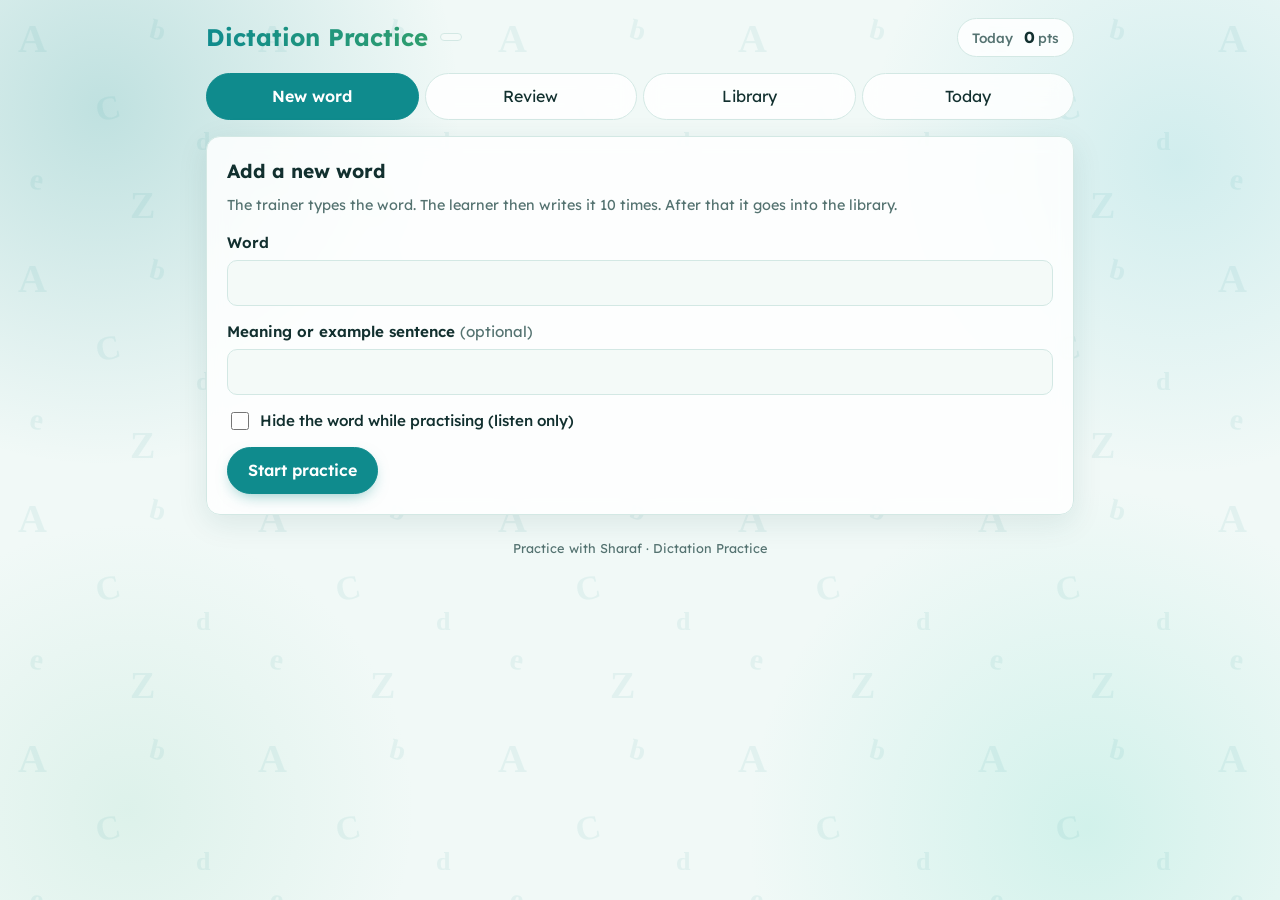
==== dictation/index.html @ b1c5db4c "Vocabulary: Sentences tab for favorite sentences Add sentences by pasting, typing or saying them (sp" ====
<!doctype html>
<html lang="en">
<head>
  <meta charset="utf-8">
  <meta name="viewport" content="width=device-width, initial-scale=1">
  <title>Dictation Practice</title>
  <meta name="description" content="Spelling and dictation practice in English or Spanish — Practice with Sharaf">
  <link rel="icon" href="../favicon.svg" type="image/svg+xml">
  <link rel="preconnect" href="https://fonts.googleapis.com">
  <link rel="preconnect" href="https://fonts.gstatic.com" crossorigin>
  <link rel="stylesheet" href="https://fonts.googleapis.com/css2?family=Lexend:wght@400;500;600;700;800&display=swap">
  <link rel="stylesheet" href="../style.css?v=20261121a">
  <script src="../site.js?v=20261121a"></script>
</head>
<body>
  <header class="top">
    <div class="brand">
      <h1>Dictation Practice</h1><span class="lang-badge L-badge"></span>
    </div>
    <div class="today-chip" title="Today's score">
      <span class="chip-label">Today</span>
      <span id="chipScore">0</span><span class="chip-unit">pts</span>
    </div>
  </header>

  <nav class="tabs" role="tablist">
    <button class="tab active" data-tab="learn" role="tab">New word</button>
    <button class="tab" data-tab="review" role="tab">Review</button>
    <button class="tab" data-tab="library" role="tab">Library</button>
    <button class="tab" data-tab="today" role="tab">Today</button>
  </nav>

  <main>
    <!-- ============ NEW WORD ============ -->
    <section id="tab-learn" class="panel active">
      <div id="learnSetup" class="card">
        <h2>Add a new word</h2>
        <p class="hint">The trainer types the word. The learner then writes it 10 times. After that it goes into the library.</p>
        <form id="learnForm" autocomplete="off">
          <label>Word
            <input id="newWord" type="text" required maxlength="60"
                   autocapitalize="off" autocorrect="off" spellcheck="false">
          </label>
          <label>Meaning or example sentence <span class="opt">(optional)</span>
            <input id="newNote" type="text" maxlength="200">
          </label>
          <label class="check">
            <input id="learnHide" type="checkbox">
            Hide the word while practising (listen only)
          </label>
          <div id="spellBox" class="spell hidden" aria-live="polite"></div>
          <button id="learnStart" class="btn primary" type="submit">Start practice</button>
        </form>
      </div>

      <div id="learnRun" class="card hidden">
        <div class="run-head">
          <span id="learnCounter" class="counter">Try 1 of 10</span>
          <button id="learnSpeak" class="btn ghost" type="button" title="Listen">🔊 Listen</button>
        </div>
        <div id="learnTarget" class="target"></div>
        <div id="learnNote" class="note"></div>
        <input id="learnInput" class="answer" type="text" placeholder="Type the word and press Enter"
               autocomplete="off" autocapitalize="off" autocorrect="off" spellcheck="false">
        <div id="learnFeedback" class="feedback" aria-live="polite"></div>
        <div id="learnDots" class="dots"></div>
        <div class="row">
          <button id="learnCheck" class="btn primary" type="button">Check</button>
          <button id="learnQuit" class="btn ghost" type="button">Cancel</button>
        </div>
      </div>

      <div id="learnDone" class="card hidden">
        <h2>Word added to the library</h2>
        <div id="learnSummary" class="summary"></div>
        <div class="row">
          <button id="learnAgain" class="btn primary" type="button">Add another word</button>
          <button class="btn ghost" type="button" data-goto="review">Go to review</button>
        </div>
      </div>
    </section>

    <!-- ============ REVIEW ============ -->
    <section id="tab-review" class="panel">
      <div id="reviewSetup" class="card">
        <h2>Review previous words</h2>
        <p class="hint">Words are read aloud. Type what you hear. Weaker words come up more often.</p>
        <div id="reviewEmpty" class="empty hidden">The library is empty. Add a word first.</div>
        <form id="reviewForm">
          <label>How many words
            <select id="reviewCount">
              <option value="5">5</option>
              <option value="10" selected>10</option>
              <option value="20">20</option>
              <option value="all">All words</option>
            </select>
          </label>
          <label class="check">
            <input id="reviewShow" type="checkbox">
            Show the word on screen (easier)
          </label>
          <button class="btn primary" type="submit">Start review</button>
        </form>
      </div>

      <div id="reviewRun" class="card hidden">
        <div class="run-head">
          <span id="reviewCounter" class="counter">Word 1 of 10</span>
          <button id="reviewSpeak" class="btn ghost" type="button">🔊 Listen again</button>
        </div>
        <div id="reviewTarget" class="target"></div>
        <div id="reviewNote" class="note"></div>
        <input id="reviewInput" class="answer" type="text" placeholder="Type the word and press Enter"
               autocomplete="off" autocapitalize="off" autocorrect="off" spellcheck="false">
        <div id="reviewFeedback" class="feedback" aria-live="polite"></div>
        <div class="progress"><div id="reviewBar" class="bar"></div></div>
        <div class="row">
          <button id="reviewCheck" class="btn primary" type="button">Check</button>
          <button id="reviewHint" class="btn ghost" type="button">Show hint</button>
          <button id="reviewQuit" class="btn ghost" type="button">Stop</button>
        </div>
      </div>

      <div id="reviewDone" class="card hidden">
        <h2>Review finished</h2>
        <div id="reviewSummary" class="summary"></div>
        <div class="row">
          <button id="reviewAgain" class="btn primary" type="button">Review again</button>
          <button class="btn ghost" type="button" data-goto="today">See today's total</button>
        </div>
      </div>
    </section>

    <!-- ============ LIBRARY ============ -->
    <section id="tab-library" class="panel">
      <div class="card">
        <div class="lib-head">
          <h2>Library <span id="libCount" class="muted"></span></h2>
          <input id="libSearch" type="search" placeholder="Search…">
        </div>
        <div id="libEmpty" class="empty hidden">No words yet.</div>
        <div class="table-wrap">
          <table id="libTable">
            <thead><tr><th>Word</th><th>Accuracy</th><th>Tries</th><th>Added</th><th></th></tr></thead>
            <tbody></tbody>
          </table>
        </div>
        <div class="row">
          <button id="exportBtn" class="btn ghost" type="button">Export (backup file)</button>
          <label class="btn ghost file-btn">Import
            <input id="importFile" type="file" accept="application/json,.json" hidden>
          </label>
        </div>
        <p class="hint">Words are saved in this browser. Use Export / Import to move them to another device.</p>
      </div>
    </section>

    <!-- ============ TODAY ============ -->
    <section id="tab-today" class="panel">
      <div class="card">
        <h2>Today</h2>
        <div class="stats">
          <div class="stat"><div class="stat-val" id="tScore">0</div><div class="stat-lbl">Score</div></div>
          <div class="stat"><div class="stat-val" id="tAcc">–</div><div class="stat-lbl">Accuracy</div></div>
          <div class="stat"><div class="stat-val" id="tTries">0</div><div class="stat-lbl">Tries</div></div>
          <div class="stat"><div class="stat-val" id="tNew">0</div><div class="stat-lbl">New words</div></div>
        </div>
        <p class="hint">Each correct answer = 10 points.</p>
        <div id="acctHint" class="acct-hint hidden">
          <span>You are practising as a guest, so your scores are saved only on this device.</span>
          <button id="acctHintBtn" type="button" class="btn primary small">Sign in to save them</button>
        </div>
      </div>
      <div class="card">
        <h2>Last 7 days</h2>
        <div id="history" class="history"></div>
      </div>
    </section>
  </main>

  <footer class="foot"><a class="home-link" href="../">Practice with Sharaf</a> · Dictation Practice</footer>
  <script src="app.js?v=20261120m"></script>
  <script type="module" src="../account.js?v=20261121a"></script>
</body>
</html>
---- style.css ----
/* Light theme is the default. Dark theme is chosen with the toggle (theme.js). */
:root {
  --bg: #f4faf8;
  --card: rgba(255, 255, 255, 0.85);
  --text: #12302f;
  --muted: #557371;
  --line: #d3e8e4;
  --accent: #0f8b8d;
  --accent-hover: #0c7577;
  --accent2: #2f9e6e;          /* fresh green: title gradient, focus ring */
  --accent-ink: #ffffff;
  --page: #f1f9f7;
  --menu: #ffffff;
  --blob1: rgba(15, 139, 141, 0.22);
  --blob2: rgba(80, 190, 200, 0.20);
  --blob3: rgba(120, 220, 200, 0.26);
  --blob4: rgba(150, 215, 190, 0.22);
  --letters: rgba(15, 139, 141, 0.07);
  --shadow: 0 8px 30px rgba(15, 80, 80, 0.10);
  --btn-shadow: 0 6px 16px -6px rgba(15, 139, 141, 0.55);
  --voice: #2b7bd6;            /* blue: the learner's own voice */
  --nav: #0e86a8;              /* sky: previous / next */
  --fav: #e9f7ef;              /* mint: favorites */
  --fav-ink: #1b7a4b;
  --good: #1f9d55;
  --good-bg: #e6f6ec;
  --bad: #d63939;
  --bad-bg: #fdeaea;
  --warn: #d9a400;
  --warn-bg: #fff8e1;
  --radius: 14px;
}
:root[data-theme="dark"] {
  --bg: rgba(255, 255, 255, 0.05);
  --card: rgba(18, 39, 42, 0.85);
  --text: #e2f1ef;
  --muted: #94b3b0;
  --line: #24403f;
  --accent: #3cc6c4;
  --accent-hover: #5fd4d2;
  --accent2: #6fdca0;
  --accent-ink: #04201f;
  --menu: #12272a;
  --good: #46c97a;
  --good-bg: #16301f;
  --bad: #ff6b6b;
  --bad-bg: #3a1c1c;
  --warn: #e0b84a;
  --warn-bg: #2e2716;
  --page: #0b1a1c;
  --blob1: rgba(60, 198, 196, 0.18);
  --blob2: rgba(50, 150, 170, 0.16);
  --blob3: rgba(40, 170, 150, 0.16);
  --blob4: rgba(60, 160, 130, 0.12);
  --letters: rgba(120, 220, 210, 0.06);
  --shadow: 0 8px 30px rgba(0, 0, 0, 0.35);
  --btn-shadow: 0 6px 16px -6px rgba(60, 198, 196, 0.45);
  --voice: #4f9bf0;
  --nav: #38b6dc;
  --fav: #173a2a;
  --fav-ink: #7fe0aa;
}

* { box-sizing: border-box; }
html, body { margin: 0; }
html { background: var(--page); min-height: 100%; }
body {
  color: var(--text);
  font: 16px/1.55 "Lexend", system-ui, -apple-system, "Segoe UI", Roboto, sans-serif;
  max-width: 900px;
  margin: 0 auto;
  padding: 0 16px 32px;
  position: relative;
}
/* Decorative background: soft colour glows plus faint scattered letters. */
body::before, body::after {
  content: ""; position: fixed; inset: 0; z-index: -1; pointer-events: none;
}
body::before {
  background:
    radial-gradient(40vmax 40vmax at 8% 12%, var(--blob1), transparent 70%),
    radial-gradient(35vmax 35vmax at 92% 18%, var(--blob2), transparent 70%),
    radial-gradient(38vmax 38vmax at 85% 92%, var(--blob3), transparent 70%),
    radial-gradient(32vmax 32vmax at 10% 90%, var(--blob4), transparent 70%),
    var(--page);
  animation: drift 24s ease-in-out infinite alternate;
}
body::after {
  background-color: var(--letters);
  -webkit-mask: url("data:image/svg+xml,%3Csvg xmlns='http://www.w3.org/2000/svg' width='240' height='240'%3E%3Cg font-family='Georgia,serif' font-weight='700'%3E%3Ctext x='18' y='52' font-size='40'%3EA%3C/text%3E%3Ctext x='150' y='40' font-size='28' transform='rotate(14 160 30)'%3Eb%3C/text%3E%3Ctext x='96' y='120' font-size='34' transform='rotate(-12 106 110)'%3EC%3C/text%3E%3Ctext x='196' y='150' font-size='26'%3Ed%3C/text%3E%3Ctext x='30' y='190' font-size='30' transform='rotate(10 40 180)'%3Ee%3C/text%3E%3Ctext x='130' y='218' font-size='38'%3EZ%3C/text%3E%3C/g%3E%3C/svg%3E") repeat;
          mask: url("data:image/svg+xml,%3Csvg xmlns='http://www.w3.org/2000/svg' width='240' height='240'%3E%3Cg font-family='Georgia,serif' font-weight='700'%3E%3Ctext x='18' y='52' font-size='40'%3EA%3C/text%3E%3Ctext x='150' y='40' font-size='28' transform='rotate(14 160 30)'%3Eb%3C/text%3E%3Ctext x='96' y='120' font-size='34' transform='rotate(-12 106 110)'%3EC%3C/text%3E%3Ctext x='196' y='150' font-size='26'%3Ed%3C/text%3E%3Ctext x='30' y='190' font-size='30' transform='rotate(10 40 180)'%3Ee%3C/text%3E%3Ctext x='130' y='218' font-size='38'%3EZ%3C/text%3E%3C/g%3E%3C/svg%3E") repeat;
}
@keyframes drift {
  from { transform: scale(1) translate(0, 0); }
  to   { transform: scale(1.08) translate(-2%, 1.5%); }
}
@media (prefers-reduced-motion: reduce) { body::before { animation: none; } }

/* ---------- shared top bar (built by site.js) ---------- */
.sitebar {
  position: relative; z-index: 50; /* keeps the account menu above the page content */
  display: grid; grid-template-columns: minmax(0, 1fr) auto auto; grid-template-areas: "brand lang right" "tabs tabs tabs";
  align-items: center; gap: 8px 14px;
  margin-top: 14px; padding: 10px 12px 8px 14px;
  background: var(--card); border: 1px solid var(--line); border-radius: 18px;
  box-shadow: var(--shadow); backdrop-filter: blur(10px); -webkit-backdrop-filter: blur(10px);
}
.site-brand { grid-area: brand; min-width: 0; display: flex; align-items: center; gap: 8px; text-decoration: none; color: var(--text); font-weight: 700; font-size: .95rem; white-space: nowrap; }
.site-brand img { width: 28px; height: 28px; border-radius: 7px; }
.site-tabs { grid-area: tabs; display: flex; gap: 4px; overflow-x: auto; scrollbar-width: none; padding-top: 8px; border-top: 1px solid var(--line); }
.site-tabs::-webkit-scrollbar { display: none; }
.site-right { grid-area: right; display: flex; align-items: center; justify-content: flex-end; gap: 10px; }
.site-tab {
  padding: 7px 14px; border-radius: 999px; text-decoration: none; color: var(--muted);
  font-weight: 600; font-size: .92rem; white-space: nowrap;
}
a.site-tab:hover { color: var(--accent); background: var(--bg); }
.site-tab.active { color: var(--accent-ink); background: var(--accent); }
.site-tab.soon { opacity: .55; cursor: default; border: 1px dashed var(--line); padding: 6px 13px; }

/* light/dark slider */
.theme-switch {
  position: relative; flex: none; width: 76px; height: 38px; padding: 0; cursor: pointer;
  border-radius: 999px; border: 1px solid var(--line);
  background: linear-gradient(90deg, #e6f6f2, #cdeeea);
  transition: background .3s;
}
:root[data-theme="dark"] .theme-switch { background: linear-gradient(90deg, #12393b, #3a2a2a); }
.theme-switch .ts-icon { position: absolute; top: 50%; transform: translateY(-50%); font-size: 17px; line-height: 1; z-index: 1; transition: opacity .3s; }
.theme-switch .ts-moon { opacity: .45; }
:root[data-theme="dark"] .theme-switch .ts-moon { opacity: 1; }
:root[data-theme="dark"] .theme-switch .ts-sun { opacity: .45; }
.theme-switch .ts-sun { left: 9px; }
.theme-switch .ts-moon { right: 9px; }
.theme-switch .ts-knob {
  position: absolute; top: 3px; left: 3px; width: 30px; height: 30px; border-radius: 50%;
  background: #fff; box-shadow: 0 2px 6px rgba(0,0,0,.25); transition: transform .3s;
  transform: translateX(0); /* light: knob sits under the sun on the left */
}
:root[data-theme="dark"] .theme-switch .ts-knob { transform: translateX(38px); background: #d6f3f1; }
.theme-switch:focus-visible { outline: 3px solid var(--accent); outline-offset: 2px; }

@media (max-width: 600px) {
  .site-brand { white-space: normal; line-height: 1.25; }
  .site-brand span { font-size: .9rem; }
  .acct-name { display: none; }
}

.top { display: flex; align-items: center; justify-content: space-between; padding: 18px 0 8px; gap: 12px; }
.brand { display: flex; align-items: center; flex-wrap: wrap; gap: 4px; min-width: 0; }
.brand h1 { margin: 0; font-size: 1.5rem; }
.sub { margin: 0; color: var(--muted); font-size: .9rem; }
.today-chip {
  background: var(--card); border: 1px solid var(--line); border-radius: 999px;
  padding: 6px 14px; font-weight: 700; white-space: nowrap;
}
.chip-label { color: var(--muted); font-weight: 500; margin-right: 6px; font-size: .85rem; }
.chip-unit { color: var(--muted); font-weight: 500; margin-left: 3px; font-size: .85rem; }

.tabs { display: flex; gap: 6px; margin: 8px 0 16px; overflow-x: auto; }
.tab {
  flex: 1; min-width: max-content; border: 1px solid var(--line); background: var(--card); color: var(--text);
  padding: 10px 14px; border-radius: 999px; font: inherit; cursor: pointer;
}
.tab:hover:not(.active) { border-color: var(--accent); }
.tab.active { background: var(--accent); color: var(--accent-ink); border-color: var(--accent); font-weight: 600; }

.panel { display: none; }
.panel.active { display: block; }
.hidden { display: none !important; }

.card, .feature, .tab, .today-chip {
  backdrop-filter: blur(10px); -webkit-backdrop-filter: blur(10px);
}
.card {
  background: var(--card); border: 1px solid var(--line); border-radius: var(--radius);
  padding: 20px; margin-bottom: 16px; box-shadow: var(--shadow);
}
.feature { box-shadow: var(--shadow); }
.hero h1, .brand h1 {
  background: linear-gradient(90deg, var(--accent), var(--accent2));
  -webkit-background-clip: text; background-clip: text; color: transparent;
}
.card h2 { margin: 0 0 8px; font-size: 1.2rem; }
.hint { color: var(--muted); font-size: .9rem; margin: 4px 0 14px; }
.muted { color: var(--muted); font-weight: 400; font-size: .95rem; }
.opt { color: var(--muted); font-weight: 400; }
.empty { padding: 14px; border: 1px dashed var(--line); border-radius: 10px; color: var(--muted); margin-bottom: 12px; }

form label { display: block; margin-bottom: 14px; font-weight: 600; font-size: .95rem; }
form input[type=text], form select, input[type=search] {
  display: block; width: 100%; margin-top: 6px; padding: 10px 12px; font: inherit;
  border: 1px solid var(--line); border-radius: 10px; background: var(--bg); color: var(--text);
}
label.check { display: flex; align-items: center; gap: 8px; font-weight: 500; }
label.check input { width: 18px; height: 18px; }

/* Buttons: rounded pills; filled ones have a soft shadow and lift a little on hover. */
.btn {
  font: inherit; padding: 10px 20px; border-radius: 999px; cursor: pointer;
  border: 1px solid var(--line); background: var(--card); color: var(--text);
  transition: transform .15s ease, box-shadow .15s ease, background-color .15s ease, border-color .15s ease, color .15s ease;
}
.btn:hover:not(:disabled) { transform: translateY(-2px); }
.btn:active:not(:disabled) { transform: translateY(0); box-shadow: none; }
.btn:focus-visible { outline: 3px solid var(--accent2); outline-offset: 2px; }
.btn.primary { background: var(--accent); border-color: var(--accent); color: var(--accent-ink); font-weight: 600; box-shadow: var(--btn-shadow); }
.btn.primary:hover:not(:disabled) { background: var(--accent-hover); border-color: var(--accent-hover); }
.btn.ghost:hover:not(:disabled) { border-color: var(--accent); color: var(--accent); }
.btn:disabled { opacity: .5; cursor: default; }
@media (prefers-reduced-motion: reduce) { .btn { transition: none; } .btn:hover:not(:disabled) { transform: none; } }
.row { display: flex; flex-wrap: wrap; gap: 8px; margin-top: 14px; }

.run-head { display: flex; justify-content: space-between; align-items: center; gap: 8px; }
.counter { font-weight: 600; color: var(--muted); }
.target { font-size: 2.4rem; font-weight: 700; text-align: center; margin: 18px 0 4px; letter-spacing: .02em; min-height: 3rem; word-break: break-word; }
.target.masked { color: var(--muted); letter-spacing: .3em; }
.note { text-align: center; color: var(--muted); min-height: 1.4em; margin-bottom: 12px; }

.answer {
  width: 100%; font-size: 1.6rem; text-align: center; padding: 12px; border-radius: 12px;
  border: 3px solid var(--line); background: var(--bg); color: var(--text); outline: none;
  transition: border-color .15s, background .15s;
}
.answer.ok { border-color: var(--good); }
.answer.no { border-color: var(--bad); }
.answer.right { border-color: var(--good); background: var(--good-bg); color: var(--good); }
.answer.wrong { border-color: var(--bad); background: var(--bad-bg); color: var(--bad); }

.feedback { min-height: 1.6em; text-align: center; margin-top: 10px; font-weight: 600; }
.feedback.right { color: var(--good); }
.feedback.wrong { color: var(--bad); }

.dots { display: flex; justify-content: center; gap: 8px; margin-top: 12px; flex-wrap: wrap; }
.dot { width: 18px; height: 18px; border-radius: 50%; border: 2px solid var(--line); }
.dot.right { background: var(--good); border-color: var(--good); }
.dot.wrong { background: var(--bad); border-color: var(--bad); }
.dot.current { border-color: var(--accent); }

.progress { height: 8px; background: var(--line); border-radius: 99px; margin-top: 14px; overflow: hidden; }
.bar { height: 100%; width: 0; background: var(--accent); transition: width .25s; }

.summary { margin: 8px 0; }
.big-num { font-size: 2.6rem; font-weight: 800; }
.summary .line { margin: 4px 0; }
.missed { margin-top: 10px; }
.missed span { display: inline-block; background: var(--bad-bg); color: var(--bad); padding: 2px 10px; border-radius: 99px; margin: 3px; }

.stats { display: grid; grid-template-columns: repeat(4, 1fr); gap: 10px; }
.stat { background: var(--bg); border-radius: 12px; padding: 14px 8px; text-align: center; }
.stat-val { font-size: 1.7rem; font-weight: 800; }
.stat-lbl { color: var(--muted); font-size: .85rem; }
@media (max-width: 520px) { .stats { grid-template-columns: repeat(2, 1fr); } .target { font-size: 2rem; } }

.lib-head { display: flex; justify-content: space-between; align-items: center; gap: 12px; flex-wrap: wrap; margin-bottom: 10px; }
.lib-head h2 { margin: 0; }
.lib-head input { max-width: 220px; margin-top: 0; }
.table-wrap { overflow-x: auto; }
table { width: 100%; border-collapse: collapse; }
th, td { text-align: left; padding: 8px 6px; border-bottom: 1px solid var(--line); }
th { color: var(--muted); font-weight: 600; font-size: .85rem; }
td .w { font-weight: 700; }
td .n { color: var(--muted); font-size: .85rem; }
.acc-good { color: var(--good); font-weight: 600; }
.acc-bad { color: var(--bad); font-weight: 600; }
.del { border: none; background: none; color: var(--muted); cursor: pointer; font-size: 1.1rem; }
.del:hover { color: var(--bad); }
.star { border: none; background: none; color: var(--muted); cursor: pointer; font-size: 1.15rem; padding: 0 4px; line-height: 1; }
.star:hover, .star.on { color: #e0a800; }
.nowrap { white-space: nowrap; }
.btn.on-fav { color: #b88a00; border-color: #e0a800; }
.file-btn { display: inline-block; font-weight: 400; margin: 0; }

.history { display: grid; gap: 6px; }
.hrow { display: grid; grid-template-columns: 110px 1fr 70px; align-items: center; gap: 10px; font-size: .9rem; }
.hbar { height: 10px; background: var(--line); border-radius: 99px; overflow: hidden; }
.hbar div { height: 100%; background: var(--accent); }
.hrow .hval { text-align: right; font-weight: 600; }

.spell {
  border: 1px solid var(--warn); background: var(--warn-bg); border-radius: 12px;
  padding: 12px 14px; margin-bottom: 14px;
}
.spell p { margin: 0 0 8px; }
.spell .sugs { display: flex; flex-wrap: wrap; gap: 6px; margin-bottom: 10px; }
.spell .sug { font-weight: 700; background: var(--card); }
.spell .sug:hover { border-color: var(--accent); color: var(--accent); }
.spell .small { font-size: .9rem; padding: 6px 12px; }

.home-link { color: var(--muted); text-decoration: none; }
.home-link:hover { color: var(--accent); }

/* home page */
.hero { padding: 28px 0 24px; }
.hero h1 { margin: 0 0 6px; font-size: 2rem; }
.hero p { margin: 0; color: var(--muted); font-size: 1.05rem; }
.features { display: grid; grid-template-columns: repeat(auto-fill, minmax(220px, 1fr)); gap: 14px; }
.feature {
  display: block; text-decoration: none; color: var(--text);
  background: var(--card); border: 1px solid var(--line); border-radius: var(--radius); padding: 20px;
  transition: border-color .15s, transform .15s;
}
a.feature:hover { border-color: var(--accent); transform: translateY(-2px); }
.feature .ico { font-size: 1.8rem; }
.feature h2 { margin: 8px 0 4px; font-size: 1.15rem; }
.feature p { margin: 0; color: var(--muted); font-size: .92rem; }
.feature.soon { opacity: .55; border-style: dashed; }
.feature .tag { display: inline-block; margin-top: 10px; font-size: .78rem; color: var(--muted); border: 1px solid var(--line); border-radius: 99px; padding: 1px 9px; }

.foot { text-align: center; color: var(--muted); font-size: .8rem; margin-top: 24px; }


@media (max-width: 520px) {
  .tabs { gap: 4px; }
  .tab { min-width: 0; padding: 9px 4px; font-size: .9rem; }
}

/* ---------- accounts (account.js) ---------- */
.acct { position: relative; flex: none; }
.acct-btn {
  display: inline-flex; align-items: center; gap: 8px; font: inherit; font-size: .92rem; font-weight: 600;
  padding: 7px 14px; border-radius: 999px; cursor: pointer;
  border: 1px solid var(--line); background: var(--bg); color: var(--text);
}
.acct-btn.signin { background: var(--accent); border-color: var(--accent); color: var(--accent-ink); }
.acct-btn.me { padding: 4px 12px 4px 4px; }
.acct-btn:hover { border-color: var(--accent); }
.avatar {
  width: 28px; height: 28px; border-radius: 50%; display: inline-grid; place-items: center;
  background: linear-gradient(135deg, var(--accent), var(--accent2)); color: #fff; font-weight: 700; font-size: .9rem;
}
.acct-menu {
  position: absolute; right: 0; top: calc(100% + 8px); z-index: 20; width: 250px; padding: 14px;
  background: #ffffff; border: 1px solid var(--line); border-radius: 14px;
  box-shadow: 0 12px 34px rgba(15, 60, 60, .22);
}
:root[data-theme="dark"] .acct-menu { background: var(--menu); }
.acct-menu[hidden] { display: none; }
.acct-who { word-break: break-all; }
.acct-note { font-size: .85rem; color: var(--muted); margin: 8px 0 10px; }
.acct-hint {
  display: flex; align-items: center; justify-content: space-between; gap: 10px; flex-wrap: wrap;
  margin-top: 12px; padding: 12px 14px; border-radius: 12px; border: 1px dashed var(--accent); font-size: .92rem;
}
.btn.small { padding: 6px 12px; font-size: .9rem; }

.auth-dialog {
  width: min(400px, calc(100vw - 32px)); padding: 24px; border: 1px solid var(--line); border-radius: 18px;
  background: var(--card); color: var(--text); box-shadow: 0 20px 60px rgba(0,0,0,.25);
  backdrop-filter: blur(16px); -webkit-backdrop-filter: blur(16px);
}
:root[data-theme="dark"] .auth-dialog { background: var(--menu); }
.auth-dialog::backdrop { background: rgba(8, 30, 30, .45); }
.auth-dialog h2 { margin: 0 0 4px; }
.d-close { position: absolute; top: 12px; right: 12px; border: none; background: none; color: var(--muted); font-size: 1.1rem; cursor: pointer; }
.btn.google { width: 100%; display: flex; align-items: center; justify-content: center; gap: 10px; font-weight: 600; background: #fff; color: #1f1f1f; border-color: #dadce0; }
.btn.google:hover { background: #f6f8fc; }
.or { display: flex; align-items: center; gap: 10px; color: var(--muted); font-size: .85rem; margin: 16px 0; }
.or::before, .or::after { content: ""; flex: 1; height: 1px; background: var(--line); }
.d-form input { display: block; width: 100%; margin-top: 6px; padding: 10px 12px; font: inherit; border: 1px solid var(--line); border-radius: 10px; background: var(--bg); color: var(--text); }
.d-form label { display: block; margin-bottom: 12px; font-weight: 600; font-size: .92rem; }
.d-form label[hidden] { display: none; }
.d-submit { width: 100%; }
.d-msg { min-height: 1.2em; font-size: .9rem; margin-bottom: 8px; }
.d-msg.err { color: var(--bad); }
.d-msg.ok { color: var(--good); }
.link { border: none; background: none; padding: 0; font: inherit; color: var(--accent); cursor: pointer; text-decoration: underline; }
.d-forgot { display: block; margin: 10px auto 0; font-size: .88rem; }
.d-forgot[hidden] { display: none; }
.d-switch { text-align: center; font-size: .9rem; margin: 14px 0 0; color: var(--muted); }

/* ---------- teacher dashboard ---------- */
.click-rows tbody tr[data-id] { cursor: pointer; }
.click-rows tbody tr[data-id]:hover, .click-rows tbody tr.sel { background: var(--bg); }
tr.dim td { color: var(--muted); }
.sub-h { font-size: 1rem; margin: 18px 0 6px; }
code { background: var(--bg); padding: 1px 6px; border-radius: 6px; font-size: .88em; word-break: break-all; }
.lib-head .row input { max-width: 200px; }

@media (max-width: 600px) {
  .acct-name { display: none; }
  .acct-btn.me { padding: 4px; }
}

/* ---------- Pronunciation Practice ---------- */
.pr-word { font-size: 2.2rem; font-weight: 800; letter-spacing: .01em; line-height: 1.2; overflow-wrap: anywhere; }
.ipa { font: 1.35rem/1.4 "Charis SIL", "Doulos SIL", "Gentium Plus", "Segoe UI", "Lucida Sans Unicode", "Arial Unicode MS", serif; color: var(--accent); margin: 4px 0 6px; overflow-wrap: anywhere; }
.ipa-sm { font-family: "Charis SIL", "Doulos SIL", "Segoe UI", "Lucida Sans Unicode", serif; color: var(--accent); }
.ipa-cell { font-family: "Charis SIL", "Doulos SIL", "Segoe UI", "Lucida Sans Unicode", serif; white-space: nowrap; }
.flag { display: inline-block; font: 700 .7rem/1 "Lexend", system-ui, sans-serif; letter-spacing: .06em; color: var(--muted); border: 1px solid var(--line); border-radius: 6px; padding: 3px 6px; vertical-align: middle; }
.center { text-align: center; justify-content: center; }
.syls { display: flex; flex-wrap: wrap; align-items: flex-end; gap: 6px; margin: 12px 0 6px; }
.syls.center { justify-content: center; }
.syl { display: inline-flex; flex-direction: column; align-items: center; justify-content: flex-end; gap: 2px;
  min-width: 46px; padding: 8px 10px 6px; border-radius: 12px; border: 1px solid var(--line); background: var(--bg); color: var(--text); font: inherit; }
.syl b { font-size: 1.05rem; font-weight: 600; }
.syl small { font-family: "Charis SIL", "Doulos SIL", "Segoe UI", "Lucida Sans Unicode", serif; color: var(--muted); font-size: .85rem; }
.syl.s1 { background: var(--accent); border-color: var(--accent); color: var(--accent-ink); padding: 12px 14px 8px; position: relative; }
.syl.s1 b { font-size: 1.5rem; font-weight: 800; }
.syl.s1 small { color: inherit; opacity: .85; }
.syl.s1::before { content: "●"; position: absolute; top: -14px; font-size: .8rem; color: var(--accent); }
.syl.s2 { border-color: var(--accent); border-width: 2px; }
.syl.s2 b { font-weight: 700; font-size: 1.15rem; }
.syl-dot { color: var(--muted); align-self: center; }
.syl-gap { width: 18px; }
.syls.small .syl { min-width: 0; padding: 4px 7px; }
.syls.small .syl b { font-size: .9rem; }
.syls.small .syl.s1 b { font-size: 1.05rem; }
.syls.small .syl.s1::before { display: none; }
.alt-pron { display: flex; flex-wrap: wrap; align-items: center; gap: 8px; margin: 4px 0; font-size: .95rem; }
.alt-pron .syls { margin: 0; }
.stress-key { background: var(--accent); color: var(--accent-ink); font-weight: 800; padding: 0 6px; border-radius: 6px; }
.voice-row { display: flex; flex-wrap: wrap; align-items: center; gap: 10px; margin: 14px 0 4px; }
.slow-check { margin: 0 0 0 4px; }
.voice-note { font-size: .85rem; }
.meaning { margin: 10px 0; padding: 10px 12px; border-left: 3px solid var(--accent); background: var(--bg); border-radius: 8px; }
.meaning .muted { margin-top: 4px; font-style: italic; }
.mic-btn { background: var(--good); color: #fff; border-color: transparent; font-weight: 700; padding: 12px 24px; box-shadow: 0 6px 16px -6px rgba(31, 157, 85, .55); }
.mic-btn:hover:not(:disabled) { color: #fff; filter: brightness(1.05); }
.mic-btn.on { background: var(--bad); animation: pulse 1.2s ease-in-out infinite; }
@keyframes pulse { 50% { box-shadow: 0 0 0 8px rgba(214, 57, 57, .18); } }
.mic-result .row { margin-top: 6px; }
.mic-result .feedback { margin: 10px 0 4px; }
.syls.pick .syl { cursor: pointer; }
.syls.pick .syl:hover { border-color: var(--accent); transform: translateY(-2px); }
.saved-note { color: var(--good); }

/* Pronunciation: score, stress chart and tips after "Say it" */
.pscore { display: flex; align-items: baseline; gap: 10px; margin: 12px 0 6px; }
.pscore-num { font-size: 2rem; font-weight: 800; }
.pscore-lbl { color: var(--muted); font-size: .9rem; }
.pscore.good .pscore-num { color: var(--good); }
.pscore.mid .pscore-num { color: var(--warn); }
.pscore.low .pscore-num { color: var(--bad); }
.stress-chart { display: flex; gap: 10px; align-items: flex-end; margin: 10px 0 2px; max-width: 420px; }
.mic-result.center .stress-chart { margin-left: auto; margin-right: auto; }
.sc-col { flex: 1; display: flex; flex-direction: column; align-items: center; gap: 4px; min-width: 40px; }
.sc-bar-wrap { height: 80px; width: 100%; display: flex; align-items: flex-end; justify-content: center; }
.sc-bar { width: 70%; max-width: 44px; border-radius: 6px 6px 2px 2px; background: var(--line); }
.sc-bar.got { background: var(--good); }
.sc-bar.got.off { background: var(--bad); }
.sc-lbl { font-size: .85rem; font-weight: 600; padding: 2px 6px; border-radius: 6px; }
.sc-lbl.want { background: var(--accent); color: var(--accent-ink); }
.sc-key { font-size: .8rem; margin-bottom: 6px; }
.ptips { margin: 6px 0 4px; padding-left: 20px; text-align: left; }
.ptips li { margin: 4px 0; }
.mic-result.center .ptips { display: inline-block; max-width: 520px; }
.sc-bar.got.half { background: var(--warn); }
#dMicResult .feedback { text-align: left; }
.mic-result.center .pscore { justify-content: center; }
.mic-btn.say-btn { padding: 10px 16px; }

/* ---------- Shadowing Practice ---------- */
#sText { display: block; width: 100%; padding: 12px 14px; font: inherit; font-size: 1.1rem; resize: vertical;
  border: 1px solid var(--line); border-radius: 10px; background: var(--bg); color: var(--text); }
.s-count { text-align: right; font-size: .85rem; margin-top: 4px; }
.s-count.over { color: var(--bad); font-weight: 700; }
.s-show { font-size: 1.6rem; line-height: 1.8; margin: 4px 0 8px; overflow-wrap: anywhere; }
.s-show.small { font-size: 1.15rem; line-height: 1.7; margin: 10px 0 2px; }
.s-show .sw { padding: 1px 3px; border-radius: 6px; transition: background .12s, color .12s; }
.s-show .sw.content { font-weight: 800; }
.s-show .sw.now { background: var(--accent); color: var(--accent-ink); }
.s-show .sw.hit { color: var(--good); }
.s-show .sw.miss { color: var(--bad); text-decoration: underline wavy; text-underline-offset: 4px; }
.tune-arrow { color: var(--accent); font-weight: 800; margin-left: 2px; }
.tune-arrow.small { font-size: .8em; opacity: .75; }
.voice-pick { display: flex; align-items: center; gap: 8px; font-weight: 600; margin: 0; }
.voice-pick select { margin-top: 0; width: auto; max-width: 260px; padding: 8px 10px; font: inherit; border: 1px solid var(--line); border-radius: 10px; background: var(--bg); color: var(--text); }
.big-go { font-size: 1.1rem; padding: 14px 28px; margin-top: 6px; }
.s-status { min-height: 1.5em; font-weight: 600; margin: 10px 0 0; }
.contour-wrap { margin: 10px 0 2px; border: 1px solid var(--line); border-radius: 12px; background: var(--bg); padding: 6px; }
.contour { display: block; width: 100%; height: 120px; }
.contour .c-mid { stroke: var(--line); stroke-width: 1; stroke-dasharray: 4 4; }
.contour .c-line { fill: none; stroke: var(--accent); stroke-width: 3; stroke-linecap: round; stroke-linejoin: round; vector-effect: non-scaling-stroke; }
.contour .c-want { fill: none; stroke: var(--bad); stroke-width: 3; vector-effect: non-scaling-stroke; }
.contour .c-want.ok { stroke: var(--good); }
.contour .c-head { fill: var(--bad); }
.contour .c-head.ok { fill: var(--good); }
.s-text { font-weight: 500; }
#tText, #fText, .f-edit { display: block; width: 100%; padding: 12px 14px; font: inherit; resize: vertical; border: 1px solid var(--line); border-radius: 10px; background: var(--bg); color: var(--text); }
#tTable td:first-child { color: var(--muted); width: 2.5em; }
.score-rows .row-acts { white-space: nowrap; text-align: right; }
.score-rows .row-acts .btn { padding: 4px 8px; margin-left: 2px; }
.score-rows tr.open td { border-bottom-color: transparent; }
.score-rows tr.row-detail > td { background: var(--bg); border-radius: 0 0 10px 10px; padding: 8px 12px 12px; cursor: default; }
.score-rows tr.row-detail .pscore { margin-top: 4px; }

/* Shadow a video */
.video-wrap { position: relative; width: 100%; aspect-ratio: 16 / 9; border-radius: 12px; overflow: hidden; background: #000; margin-top: 10px; }
.video-wrap iframe, .video-wrap > div { position: absolute; inset: 0; width: 100%; height: 100%; border: 0; }
.v-title { margin: 0; font-size: 1.05rem; min-width: 0; overflow-wrap: anywhere; }
.v-list { max-height: 320px; overflow-y: auto; }
.cs-notes { margin: 0 0 10px; padding-left: 20px; color: var(--text); font-size: .92rem; }
.cs-notes li { margin: 3px 0; }
.cs-notes .say { font-style: italic; color: var(--accent); }
.paste-box { margin-top: 6px; }
.paste-box summary { cursor: pointer; color: var(--accent); font-weight: 600; }
#vPaste { display: block; width: 100%; padding: 12px 14px; font: inherit; resize: vertical; border: 1px solid var(--line); border-radius: 10px; background: var(--bg); color: var(--text); }
#vLink { padding: 10px 14px; font: inherit; border: 1px solid var(--line); border-radius: 999px; background: var(--bg); color: var(--text); }
.v-actions { align-items: center; }
/* My videos list */
.vl-list { display: grid; gap: 12px; }
.vl-item { display: flex; gap: 14px; align-items: flex-start; padding: 12px; border: 1px solid var(--line); border-radius: 14px; background: var(--bg); }
.vl-thumb { width: 160px; aspect-ratio: 16 / 9; object-fit: cover; border-radius: 10px; flex: none; cursor: pointer; background: #000; }
.vl-main { flex: 1; min-width: 0; }
.vl-title { font-weight: 700; overflow-wrap: anywhere; cursor: pointer; }
.vl-meta { font-size: .85rem; margin-top: 2px; }
.vl-bar { margin-top: 8px; height: 6px; }
.vl-acts { margin-top: 10px; }
.btn.danger { color: var(--bad); border-color: var(--bad); font-weight: 600; }
.listen-btn { border: 2px solid var(--accent); color: var(--accent); font-weight: 700; padding: 11px 20px; }
.listen-btn:hover:not(:disabled) { background: var(--accent); color: var(--accent-ink); }
.voice-btn { background: var(--voice); border-color: var(--voice); color: #fff; font-weight: 700; padding: 12px 22px; box-shadow: 0 6px 16px -6px var(--voice); }
.voice-btn:hover:not(:disabled) { filter: brightness(1.08); }
.voice-btn:disabled { background: var(--card); border-color: var(--line); color: var(--muted); box-shadow: none; opacity: 1; }
.voice-btn.small { padding: 4px 8px; box-shadow: none; }
.v-nav { margin-top: 10px; }
.nav-btn { background: var(--nav); border-color: var(--nav); color: #fff; font-weight: 600; box-shadow: 0 6px 16px -8px var(--nav); }
.nav-btn:hover:not(:disabled) { filter: brightness(1.08); }
.nav-btn:disabled { background: var(--card); border-color: var(--line); color: var(--muted); box-shadow: none; opacity: 1; }
.fav-btn { background: var(--fav); border: 2px solid var(--fav-ink); color: var(--fav-ink); font-weight: 600; }
.fav-btn:hover:not(:disabled), .fav-btn.on-fav { background: var(--fav-ink); color: var(--card); border-color: var(--fav-ink); }
:root[data-theme="dark"] .nav-btn { color: #04202a; }

/* Language switch (top bar) */
.lang-switch { grid-area: lang; justify-self: end; align-self: center; margin-right: 10px; display: inline-flex; border: 1px solid var(--line); border-radius: 999px; padding: 3px; background: var(--card); gap: 2px; flex: none; }
.lang-btn { font: inherit; font-size: .85rem; font-weight: 600; border: 0; border-radius: 999px; padding: 6px 11px; cursor: pointer; background: transparent; color: var(--muted); white-space: nowrap; }
.lang-btn:hover { color: var(--accent); }
.lang-btn.on { background: var(--accent); color: var(--accent-ink); }
.lang-btn:focus-visible { outline: 3px solid var(--accent2); outline-offset: 2px; }
@media (max-width: 600px) {
  .sitebar { grid-template-columns: minmax(0, 1fr) auto; grid-template-areas: "brand right" "lang lang" "tabs tabs"; }
  .lang-switch { justify-self: stretch; margin: 8px 0 0; }
  .lang-btn { flex: 1; padding: 6px 8px; font-size: .85rem; }
}
.lang-badge { display: inline-block; font-size: .8rem; font-weight: 600; padding: 3px 10px; border-radius: 999px; background: var(--bg); border: 1px solid var(--line); color: var(--muted); vertical-align: middle; margin-left: 8px; }
/* Spanish letters for typing on an English keyboard */
.accent-keys { display: flex; flex-wrap: wrap; gap: 6px; justify-content: center; margin: 8px 0 4px; }
.accent-keys button { font: inherit; font-size: 1.05rem; min-width: 40px; padding: 6px 10px; border-radius: 10px; border: 1px solid var(--line); background: var(--card); color: var(--text); cursor: pointer; }
.accent-keys button:hover { border-color: var(--accent); color: var(--accent); }

/* Home: choose a language */
.lang-pick { display: flex; flex-wrap: wrap; gap: 12px; margin: 14px 0 6px; }
.lang-card { display: flex; align-items: center; gap: 12px; font: inherit; text-align: left; cursor: pointer; padding: 12px 20px 12px 14px;
  border-radius: 16px; border: 2px solid var(--line); background: var(--card); color: var(--text); min-width: 200px;
  transition: transform .15s ease, border-color .15s ease, box-shadow .15s ease; }
.lang-card .lc-flag { font-size: 2rem; line-height: 1; }
.lang-card b { display: block; font-size: 1.1rem; }
.lang-card small { display: block; color: var(--muted); font-size: .85rem; }
.lang-card:hover { transform: translateY(-2px); border-color: var(--accent); }
.lang-card.on { border-color: var(--accent); box-shadow: var(--btn-shadow); background: var(--bg); }
.lang-card.on b::after { content: " ✓"; color: var(--accent); }
.lang-card:focus-visible { outline: 3px solid var(--accent2); outline-offset: 2px; }
@media (prefers-reduced-motion: reduce) { .lang-card { transition: none; } .lang-card:hover { transform: none; } }

/* Spanish Vocabulary */
.topic-chips { display: flex; flex-wrap: wrap; gap: 8px; margin: 4px 0 16px; }
.topic-chip { font: inherit; font-size: .9rem; padding: 7px 12px; border-radius: 999px; border: 1px solid var(--line); background: var(--card); color: var(--text); cursor: pointer; }
.topic-chip small { color: var(--muted); margin-left: 2px; font-variant-numeric: tabular-nums; }
.topic-chip:hover { border-color: var(--accent); }
.topic-chip.on { background: var(--accent); border-color: var(--accent); color: var(--accent-ink); font-weight: 600; }
.topic-chip.on small { color: inherit; opacity: .85; }
.word-grid { display: grid; grid-template-columns: repeat(auto-fill, minmax(230px, 1fr)); gap: 12px; }
.wcard { border: 1px solid var(--line); border-radius: 14px; padding: 12px 14px; background: var(--bg); display: flex; flex-direction: column; gap: 4px; min-width: 0; }
.w-top { display: flex; justify-content: space-between; align-items: baseline; gap: 8px; }
.w-es { font-size: 1.25rem; font-weight: 700; overflow-wrap: anywhere; }
.w-state { font-size: .75rem; color: var(--muted); white-space: nowrap; }
.w-state.ok { color: var(--good); font-weight: 600; }
.w-en { color: var(--text); }
.w-ipa { color: var(--accent); font-size: .95rem; }
.w-syl { color: var(--muted); font-size: .9rem; letter-spacing: .02em; }
.w-syl i { font-style: normal; opacity: .6; margin: 0 1px; }
.w-syl .v-stress { color: var(--text); font-weight: 700; }
.w-acts { display: flex; gap: 6px; align-items: center; margin-top: 6px; }
.w-acts .btn.small { padding: 5px 11px; }
.w-acts .del { margin-left: auto; }
.w-res .feedback { margin: 6px 0 0; font-size: .9rem; }
.w-res .hint { margin: 6px 0 0; }
.flashcard { margin: 16px auto 12px; max-width: 520px; min-height: 190px; border: 1px solid var(--line); border-radius: 18px; background: var(--bg);
  display: flex; flex-direction: column; align-items: center; justify-content: center; gap: 8px; padding: 22px; text-align: center; cursor: pointer; box-shadow: var(--shadow); }
.fc-front, .fc-back { display: flex; flex-direction: column; align-items: center; gap: 6px; }
.fc-back { border-top: 1px dashed var(--line); padding-top: 10px; margin-top: 4px; width: 100%; }
.fc-es { font-size: 2.2rem; font-weight: 700; line-height: 1.15; overflow-wrap: anywhere; }
.fc-en { font-size: 1.5rem; font-weight: 600; color: var(--accent); overflow-wrap: anywhere; }
.q-prompt { text-align: center; margin: 16px 0 6px; display: flex; flex-direction: column; align-items: center; gap: 4px; }
.q-ask { color: var(--muted); }
.q-options { display: grid; grid-template-columns: repeat(2, minmax(0, 1fr)); gap: 10px; margin: 14px auto 4px; max-width: 620px; }
@media (max-width: 520px) { .q-options { grid-template-columns: 1fr; } }
.q-opt { font: inherit; font-size: 1.05rem; padding: 14px 12px; border-radius: 14px; border: 2px solid var(--line); background: var(--card); color: var(--text); cursor: pointer; overflow-wrap: anywhere; }
.q-opt:hover:not(:disabled) { border-color: var(--accent); }
.q-opt.right { border-color: var(--good); background: var(--good-bg); font-weight: 700; }
.q-opt.wrong { border-color: var(--bad); background: var(--bad-bg); }
.q-opt:disabled { cursor: default; }
.accent-keys.left { justify-content: flex-start; margin-top: 0; margin-bottom: 12px; }

/* ---------- Phone screens ---------- */
@media (max-width: 600px) {
  body { padding: 0 12px 28px; }

  /* top bar: smaller brand, account button and light/dark switch */
  .sitebar { margin-top: 10px; padding: 8px 10px 6px 12px; gap: 6px 8px; border-radius: 16px; }
  .site-brand { font-size: .82rem; gap: 7px; }
  .site-brand span { font-size: .82rem; }
  .site-brand img { width: 26px; height: 26px; }
  .site-right { gap: 6px; }
  .acct-btn { padding: 6px 12px; font-size: .86rem; }
  .theme-switch { width: 62px; height: 32px; }
  .theme-switch .ts-knob { width: 24px; height: 24px; }
  :root[data-theme="dark"] .theme-switch .ts-knob { transform: translateX(30px); }
  .theme-switch .ts-icon { font-size: 14px; }
  .theme-switch .ts-sun { left: 7px; }
  .theme-switch .ts-moon { right: 7px; }
  .site-tabs { padding-top: 6px; }
  .site-tab { padding: 6px 12px; font-size: .86rem; }
  .site-tab.soon { padding: 5px 11px; }

  /* page title and the page's own tabs (one line; slide sideways when they don't fit) */
  .top { padding: 14px 0 4px; }
  .brand h1 { font-size: 1.3rem; line-height: 1.25; }
  .today-chip { padding: 4px 10px; }
  .hero { padding: 20px 0 16px; }
  .hero h1 { font-size: 1.6rem; line-height: 1.25; }
  .hero p { font-size: 1rem; }
  .tabs { flex-wrap: nowrap; gap: 6px; margin: 6px -12px 12px; padding: 2px 12px; scrollbar-width: none; }
  .tabs::-webkit-scrollbar { display: none; }
  .tab { flex: 1 0 auto; min-width: max-content; white-space: nowrap; padding: 8px 14px; font-size: .9rem; }

  /* cards, text and buttons */
  .card { padding: 16px 14px; }
  .card h2 { font-size: 1.1rem; }
  .btn { padding: 9px 16px; }
  .btn.small { padding: 6px 11px; }
  .mic-btn { padding: 11px 18px; }
  .big-go { font-size: 1rem; padding: 12px 20px; }
  .s-show { font-size: 1.25rem; line-height: 1.7; }
  .pr-word { font-size: 1.8rem; }
  .ipa { font-size: 1.2rem; }
  .target { font-size: 1.8rem; }
  .answer { font-size: 1.35rem; }
  .lib-head input { max-width: none; flex: 1 1 100%; }
  .voice-pick { flex-wrap: wrap; }
  .voice-pick select { max-width: 100%; }
  .stats { gap: 8px; }
  .stat-val { font-size: 1.4rem; }
  .hrow { grid-template-columns: 84px 1fr 54px; gap: 8px; font-size: .85rem; }

  /* video and text controls: even buttons, two per line, the main one on its own line */
  .v-actions .btn, .v-nav .btn { flex: 1 1 40%; }
  .v-actions .big-go { flex-basis: 100%; order: -1; }
  .v-nav .fav-btn { flex-basis: 100%; order: 1; }
  #tRun > .row .btn { flex: 1 1 40%; }
  .run-head { flex-wrap: wrap; }
  .vl-item { flex-wrap: wrap; gap: 10px; padding: 10px; }
  .vl-main { flex-basis: calc(100% - 120px); }
  .vl-thumb { width: 110px; }
  .vl-acts { flex-basis: 100%; }

  th, td { padding: 8px 4px; }
  table { font-size: .92rem; }

  /* sentence tables become a list: the sentence on top, score and buttons under it */
  .score-rows thead, #lTable thead, #fTable thead { display: none; }
  .score-rows, .score-rows tbody, #lTable, #lTable tbody, #fTable, #fTable tbody { display: block; }
  .score-rows tr, #lTable tr, #fTable tr {
    display: flex; flex-wrap: wrap; align-items: center; gap: 4px 12px;
    padding: 10px 6px; border-bottom: 1px solid var(--line); border-radius: 10px;
  }
  .score-rows td, #lTable td, #fTable td { border: 0; padding: 0; width: auto !important; }
  .score-rows td.s-text, #lTable td:first-child, #fTable td:first-child { flex: 1 1 100%; order: -1; }
  .score-rows tr:not(.row-detail) > td:first-child { color: var(--muted); font-size: .85rem; }
  .score-rows tr:not(.row-detail) > td:first-child::before { content: "#"; }
  .score-rows .row-acts, #lTable td:last-child, #fTable td:last-child { margin-left: auto; }
  #lTable td:nth-child(2)::before, #fTable td:nth-child(2)::before { content: "Best "; color: var(--muted); font-weight: 400; }
  #lTable td:nth-child(3)::before, #fTable td:nth-child(3)::before { content: "Last "; color: var(--muted); font-weight: 400; }
  #lTable td:nth-child(4)::before, #fTable td:nth-child(4)::before { content: "Tries "; color: var(--muted); font-weight: 400; }
  .score-rows tr.row-detail, #fTable tr.edit-row { display: block; padding: 0 0 8px; }
  .score-rows tr.row-detail > td, #fTable tr.edit-row > td { display: block; }
  #fTable tr.edit-row td::before { content: none; }
}
.m-preview { border: 1px solid var(--line); border-radius: 14px; padding: 14px; background: var(--bg); display: flex; flex-direction: column; gap: 6px; max-width: 520px; }
.m-meaning { margin: 8px 0 0; font-weight: 600; font-size: .95rem; }
.m-meaning-row { display: flex; gap: 8px; align-items: center; margin-top: 6px; }
.m-meaning-row input { flex: 1; min-width: 0; padding: 9px 12px; font: inherit; border: 1px solid var(--line); border-radius: 10px; background: var(--card); color: var(--text); }
#mEs { display: block; width: 100%; margin-top: 6px; padding: 10px 12px; font: inherit; font-size: 1.1rem; border: 1px solid var(--line); border-radius: 10px; background: var(--bg); color: var(--text); }
.m-done { margin-top: 12px; padding: 14px; border-radius: 14px; border: 2px solid var(--good); background: var(--good-bg); display: flex; flex-direction: column; gap: 10px; }
.m-done-head { margin: 0; font-size: 1.05rem; }
.word-grid.one { grid-template-columns: minmax(0, 420px); }
.m-done .wcard { background: var(--card); }
.lib-item-tag { font-size: .72rem; color: var(--muted); }

/* Vocabulary: favorite sentences */
#sNew { display: block; width: 100%; padding: 12px 14px; font: inherit; font-size: 1.05rem; resize: vertical; border: 1px solid var(--line); border-radius: 10px; background: var(--bg); color: var(--text); }
.sent-list { display: flex; flex-direction: column; gap: 10px; }
.sent-item { border: 1px solid var(--line); border-radius: 14px; padding: 12px 14px; background: var(--bg); display: flex; flex-direction: column; gap: 4px; min-width: 0; }
.sent-text { font-size: 1.15rem; font-weight: 600; overflow-wrap: anywhere; }
.sent-en { color: var(--muted); font-size: .95rem; }
.sent-meta { font-size: .8rem; color: var(--muted); }
.sent-acts { display: flex; gap: 6px; align-items: center; flex-wrap: wrap; margin-top: 4px; }
.sent-acts .del { margin-left: auto; }
.sent-show { text-align: center; margin: 18px 0 10px; display: flex; flex-direction: column; gap: 6px; align-items: center; }
.sent-show .sent-text { font-size: 1.5rem; }
.sent-hidden { color: var(--muted); font-size: 1.1rem; letter-spacing: .2em; }
.sent-words { font-size: 1.15rem; line-height: 1.8; }
.sent-words .hit { color: var(--good); font-weight: 600; }
.sent-words .miss { color: var(--bad); text-decoration: underline wavy; font-weight: 600; }
.sent-item.fresh { border-color: var(--good); box-shadow: 0 0 0 2px var(--good-bg); }
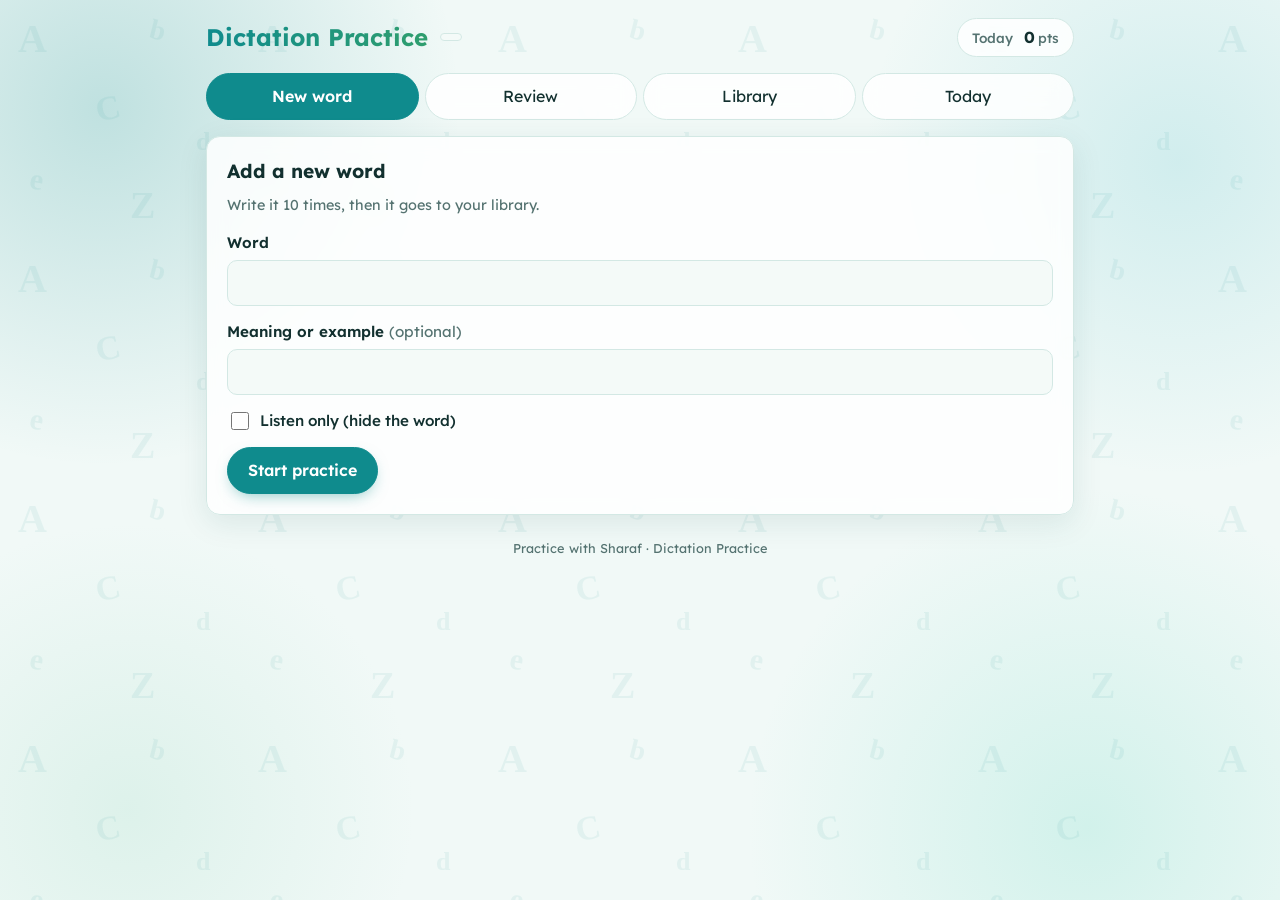
==== commit f6efb97a: "Shorter, to-the-point descriptions and messages across the site Co-Authored-By: Claude Opus 5.5 <nor" ====
--- a/dictation/index.html
+++ b/dictation/index.html
@@ -35,18 +35,18 @@
     <section id="tab-learn" class="panel active">
       <div id="learnSetup" class="card">
         <h2>Add a new word</h2>
-        <p class="hint">The trainer types the word. The learner then writes it 10 times. After that it goes into the library.</p>
+        <p class="hint">Write it 10 times, then it goes to your library.</p>
         <form id="learnForm" autocomplete="off">
           <label>Word
             <input id="newWord" type="text" required maxlength="60"
                    autocapitalize="off" autocorrect="off" spellcheck="false">
           </label>
-          <label>Meaning or example sentence <span class="opt">(optional)</span>
+          <label>Meaning or example <span class="opt">(optional)</span>
             <input id="newNote" type="text" maxlength="200">
           </label>
           <label class="check">
             <input id="learnHide" type="checkbox">
-            Hide the word while practising (listen only)
+            Listen only (hide the word)
           </label>
           <div id="spellBox" class="spell hidden" aria-live="polite"></div>
           <button id="learnStart" class="btn primary" type="submit">Start practice</button>
@@ -84,7 +84,7 @@
     <section id="tab-review" class="panel">
       <div id="reviewSetup" class="card">
         <h2>Review previous words</h2>
-        <p class="hint">Words are read aloud. Type what you hear. Weaker words come up more often.</p>
+        <p class="hint">Type what you hear. Weak words come up more.</p>
         <div id="reviewEmpty" class="empty hidden">The library is empty. Add a word first.</div>
         <form id="reviewForm">
           <label>How many words
@@ -97,7 +97,7 @@
           </label>
           <label class="check">
             <input id="reviewShow" type="checkbox">
-            Show the word on screen (easier)
+            Show the word (easier)
           </label>
           <button class="btn primary" type="submit">Start review</button>
         </form>
@@ -151,7 +151,7 @@
             <input id="importFile" type="file" accept="application/json,.json" hidden>
           </label>
         </div>
-        <p class="hint">Words are saved in this browser. Use Export / Import to move them to another device.</p>
+        <p class="hint">Export / Import moves words to another device.</p>
       </div>
     </section>
 
@@ -165,9 +165,9 @@
           <div class="stat"><div class="stat-val" id="tTries">0</div><div class="stat-lbl">Tries</div></div>
           <div class="stat"><div class="stat-val" id="tNew">0</div><div class="stat-lbl">New words</div></div>
         </div>
-        <p class="hint">Each correct answer = 10 points.</p>
+        <p class="hint">Correct answer = 10 points.</p>
         <div id="acctHint" class="acct-hint hidden">
-          <span>You are practising as a guest, so your scores are saved only on this device.</span>
+          <span>Guest: scores stay on this device only.</span>
           <button id="acctHintBtn" type="button" class="btn primary small">Sign in to save them</button>
         </div>
       </div>
@@ -179,7 +179,7 @@
   </main>
 
   <footer class="foot"><a class="home-link" href="../">Practice with Sharaf</a> · Dictation Practice</footer>
-  <script src="app.js?v=20261120m"></script>
+  <script src="app.js?v=20261122c"></script>
   <script type="module" src="../account.js?v=20261121a"></script>
 </body>
 </html>
